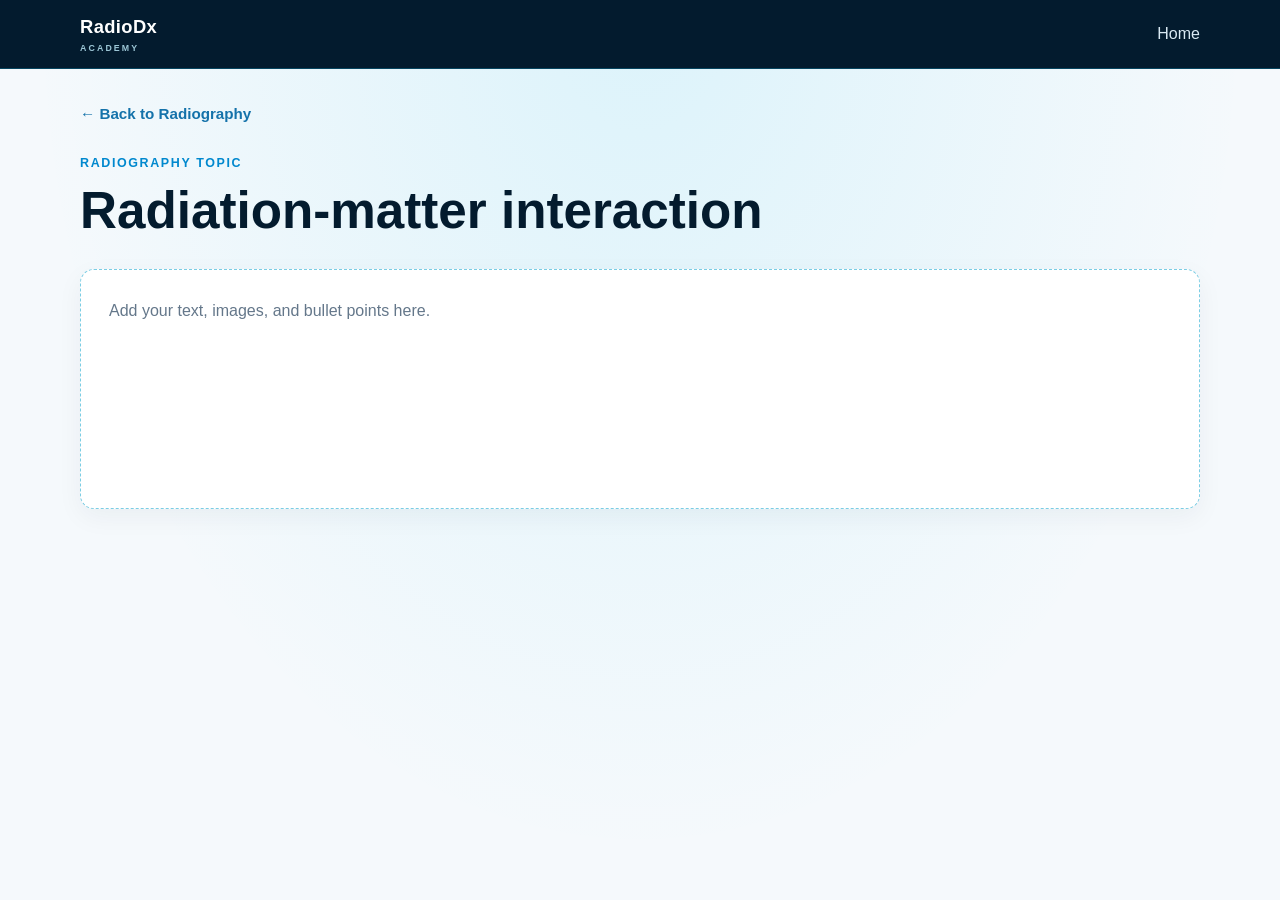
==== radiation-matter-interaction.html @ f4150772 "added topic cards and images" ====
<!DOCTYPE html>
<html lang="en">
<head>
  <meta charset="UTF-8">
  <meta name="viewport" content="width=device-width, initial-scale=1">
  <meta name="description" content="Radiation-matter interaction learning page.">
  <title>Radiation-matter interaction | RadioDx Academy</title>
  <link rel="stylesheet" href="css/topic-pages.css">
</head>
<body class="topic-page">
  <header class="site-header">
    <a class="site-brand" href="index.html">RadioDx <span>ACADEMY</span></a>
    <nav aria-label="Main navigation"><a href="index.html">Home</a></nav>
  </header>

  <main class="topic-main">
    <a class="breadcrumb" href="Radiography.html">← Back to Radiography</a>
    <div class="page-intro">
      <p class="eyebrow">RADIOGRAPHY TOPIC</p>
      <h1>Radiation-matter interaction</h1>
    </div>

    <section class="content-space" aria-label="Radiation-matter interaction content">
      <p class="content-hint">Add your text, images, and bullet points here.</p>
      <!-- Add lesson headings, text, images, and lists inside this section. -->
    </section>
  </main>
</body>
</html>
---- css/topic-pages.css ----
:root {
  color-scheme: light;
  --topic-navy: #031b2e;
  --topic-navy-light: #082b44;
  --topic-cyan: #12c3f1;
  --topic-ink: #102d47;
  --topic-muted: #64778a;
  --topic-line: #d7e5ef;
  --topic-surface: #f5f9fc;
}

* {
  box-sizing: border-box;
}

body.topic-page {
  min-height: 100vh;
  margin: 0;
  color: var(--topic-ink);
  background:
    radial-gradient(ellipse at 50% 0, rgba(18, 195, 241, .11), transparent 38rem),
    var(--topic-surface);
  font-family: Inter, "Segoe UI", Arial, sans-serif;
  line-height: 1.6;
}

.site-header {
  min-height: 68px;
  padding: 12px max(24px, calc((100% - 1120px) / 2));
  display: flex;
  align-items: center;
  justify-content: space-between;
  gap: 20px;
  color: #fff;
  background: var(--topic-navy);
  border-bottom: 1px solid rgba(18, 195, 241, .25);
}

.site-brand {
  color: #fff;
  font-size: 1.15rem;
  font-weight: 800;
  letter-spacing: .02em;
  text-decoration: none;
}

.site-brand span {
  display: block;
  color: #9dc7d7;
  font-size: .55rem;
  letter-spacing: .24em;
}

.site-header nav a {
  color: #d9e9f3;
  text-decoration: none;
}

.site-header nav a:hover,
.breadcrumb:hover {
  color: var(--topic-cyan);
}

.topic-main {
  width: min(1120px, calc(100% - 40px));
  margin: 0 auto;
  padding: 32px 0 72px;
}

.breadcrumb {
  color: #1472aa;
  font-size: .95rem;
  font-weight: 700;
  text-decoration: none;
}

.page-intro {
  margin: 28px 0 30px;
}

.eyebrow {
  margin: 0 0 8px;
  color: #0088ce;
  font-size: .78rem;
  font-weight: 800;
  letter-spacing: .13em;
}

.page-intro h1 {
  margin: 0;
  color: var(--topic-navy);
  font-size: clamp(2rem, 5vw, 3.2rem);
  line-height: 1.12;
}

.page-intro > p:last-child {
  margin: 12px 0 0;
  color: var(--topic-muted);
}

.topic-grid {
  display: grid;
  grid-template-columns: repeat(2, minmax(0, 1fr));
  gap: 22px;
}

.topic-card {
  overflow: hidden;
  display: flex;
  flex-direction: column;
  min-width: 0;
  color: inherit;
  background: #fff;
  border: 1px solid var(--topic-line);
  border-radius: 16px;
  box-shadow: 0 8px 26px rgba(3, 35, 58, .07);
  text-decoration: none;
  transition: transform .2s ease, box-shadow .2s ease, border-color .2s ease;
}

.topic-card:hover,
.topic-card:focus-visible {
  transform: translateY(-5px);
  border-color: var(--topic-cyan);
  box-shadow: 0 16px 36px rgba(3, 35, 58, .14);
}

.topic-card:focus-visible {
  outline: 3px solid var(--topic-cyan);
  outline-offset: 3px;
}

.topic-card > img {
  width: 100%;
  height: 230px;
  object-fit: cover;
  background: var(--topic-navy-light);
}

.topic-card-content {
  display: flex;
  flex: 1;
  align-items: center;
  justify-content: space-between;
  gap: 16px;
  padding: 20px 22px;
}

.topic-title {
  color: var(--topic-navy);
  font-size: clamp(1.05rem, 2.4vw, 1.35rem);
  font-weight: 800;
}

.topic-explore {
  flex: 0 0 auto;
  color: #0088ce;
  font-weight: 800;
}

.content-space {
  min-height: 240px;
  margin-top: 30px;
  padding: 28px;
  background: #fff;
  border: 1px dashed #7bcde4;
  border-radius: 14px;
  box-shadow: 0 8px 26px rgba(3, 35, 58, .05);
}

.content-space h2 {
  margin-top: 0;
  color: var(--topic-navy);
}

.content-hint {
  margin: 0;
  color: var(--topic-muted);
}

@media (max-width: 640px) {
  .site-header {
    padding-right: 20px;
    padding-left: 20px;
  }

  .topic-main {
    width: min(100% - 32px, 520px);
    padding-top: 24px;
  }

  .topic-grid {
    grid-template-columns: 1fr;
    gap: 16px;
  }

  .topic-card > img {
    height: 190px;
  }

  .topic-card-content {
    padding: 17px;
  }

  .content-space {
    min-height: 200px;
    padding: 20px;
  }
}

@media (prefers-reduced-motion: reduce) {
  *,
  *::before,
  *::after {
    scroll-behavior: auto !important;
    transition-duration: .01ms !important;
  }
}
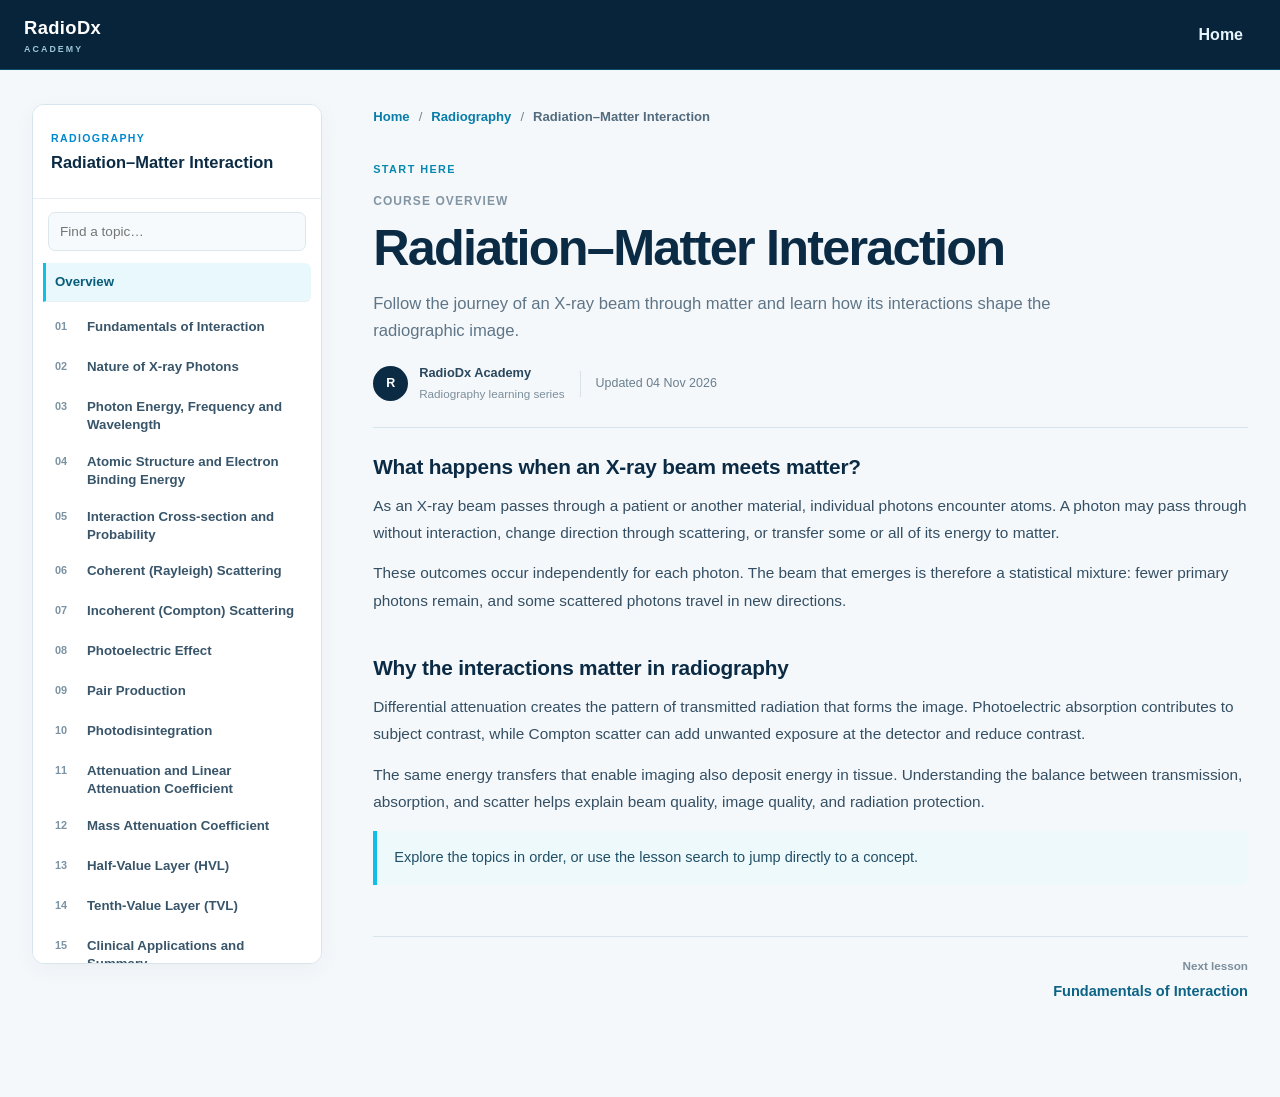
==== commit f2f35810: "Update Radiation-Matter Interaction lessons" ====
--- a/radiation-matter-interaction.html
+++ b/radiation-matter-interaction.html
@@ -3,27 +3,57 @@
 <head>
   <meta charset="UTF-8">
   <meta name="viewport" content="width=device-width, initial-scale=1">
-  <meta name="description" content="Radiation-matter interaction learning page.">
-  <title>Radiation-matter interaction | RadioDx Academy</title>
+  <meta name="description" content="A structured guide to radiation–matter interaction for radiography students.">
+  <title>Radiation–Matter Interaction | RadioDx Academy</title>
   <link rel="stylesheet" href="css/topic-pages.css">
+  <link rel="stylesheet" href="css/radiation-matter-interaction.css">
 </head>
-<body class="topic-page">
-  <header class="site-header">
+<body class="topic-page interaction-library">
+  <header class="site-header lesson-header">
     <a class="site-brand" href="index.html">RadioDx <span>ACADEMY</span></a>
     <nav aria-label="Main navigation"><a href="index.html">Home</a></nav>
   </header>
 
-  <main class="topic-main">
-    <a class="breadcrumb" href="Radiography.html">← Back to Radiography</a>
-    <div class="page-intro">
-      <p class="eyebrow">RADIOGRAPHY TOPIC</p>
-      <h1>Radiation-matter interaction</h1>
-    </div>
+  <main class="lesson-shell">
+    <details class="lesson-sidebar" id="lesson-sidebar" open>
+      <summary class="sidebar-heading">
+        <span class="sidebar-heading-copy">
+          <span class="eyebrow">RADIOGRAPHY</span>
+          <span class="sidebar-title">Radiation–Matter Interaction</span>
+        </span>
+        <span class="sidebar-toggle" aria-hidden="true"></span>
+      </summary>
+      <div class="sidebar-content">
+        <label class="sidebar-search">
+          <span class="visually-hidden">Search lesson topics</span>
+          <input id="sidebar-search" type="search" placeholder="Find a topic…" autocomplete="off">
+        </label>
+        <nav class="lesson-navigation" id="lesson-navigation" aria-label="Lesson topics"></nav>
+        <p class="sidebar-empty" id="sidebar-empty" hidden>No matching topics.</p>
+        <a class="sidebar-back" href="Radiography.html">← Back to Radiography</a>
+      </div>
+    </details>
 
-    <section class="content-space" aria-label="Radiation-matter interaction content">
-      <p class="content-hint">Add your text, images, and bullet points here.</p>
-      <!-- Add lesson headings, text, images, and lists inside this section. -->
-    </section>
+    <article class="lesson-article" id="lesson-article" aria-live="polite">
+      <nav class="breadcrumbs" id="lesson-breadcrumbs" aria-label="Breadcrumb"></nav>
+      <header class="article-header">
+        <p class="eyebrow" id="article-category">RADIATION PHYSICS</p>
+        <p class="article-number" id="article-number"></p>
+        <h1 id="article-title">Fundamentals of Interaction</h1>
+        <p class="article-deck" id="article-description"></p>
+        <div class="article-meta">
+          <span class="author-avatar" aria-hidden="true">R</span>
+          <span><strong>RadioDx Academy</strong><span>Radiography learning series</span></span>
+          <span class="meta-divider" aria-hidden="true"></span>
+          <span>Updated 04 Nov 2026</span>
+        </div>
+      </header>
+
+      <div class="article-body" id="article-body"></div>
+      <nav class="lesson-pager" id="lesson-pager" aria-label="Lesson navigation"></nav>
+    </article>
   </main>
+  <script src="js/radiation-matter-interaction-data.js"></script>
+  <script src="js/radiation-matter-interaction.js"></script>
 </body>
 </html>
--- a/css/radiation-matter-interaction.css
+++ b/css/radiation-matter-interaction.css
@@ -0,0 +1,1075 @@
+body.topic-page.interaction-library {
+  --library-navy: #031b2e;
+  --library-cyan: #12c3f1;
+  --library-ink: #17364e;
+  --library-muted: #63798b;
+  --library-line: #d7e5ef;
+}
+
+.interaction-library .topic-main {
+  padding-bottom: 56px;
+}
+
+.interaction-library .breadcrumbs {
+  display: flex;
+  flex-wrap: wrap;
+  align-items: center;
+  gap: 9px;
+  color: var(--library-muted);
+  font-size: .88rem;
+}
+
+.interaction-library .breadcrumbs a {
+  color: #1472aa;
+  font-weight: 650;
+  text-decoration: none;
+}
+
+.interaction-library .breadcrumbs a:hover {
+  color: #0088ce;
+  text-decoration: underline;
+}
+
+.interaction-library .breadcrumbs [aria-current="page"] {
+  color: var(--library-ink);
+  font-weight: 700;
+}
+
+.interaction-library .library-hero {
+  max-width: 760px;
+  margin: 34px 0 28px;
+}
+
+.interaction-library .library-hero h1 {
+  max-width: 720px;
+  margin: 0;
+  color: var(--library-navy);
+  font-size: clamp(2.15rem, 5vw, 3.65rem);
+  letter-spacing: -.035em;
+  line-height: 1.08;
+}
+
+.interaction-library .library-hero > p:not(.eyebrow):not(.search-hint) {
+  max-width: 650px;
+  margin: 14px 0 23px;
+  color: var(--library-muted);
+  font-size: 1.08rem;
+}
+
+.interaction-library .topic-search {
+  display: flex;
+  width: min(100%, 660px);
+  min-height: 58px;
+  align-items: center;
+  gap: 12px;
+  padding: 0 16px;
+  color: #1687b1;
+  background: #fff;
+  border: 1px solid #c9dce8;
+  border-radius: 12px;
+  box-shadow: 0 8px 26px rgba(3, 35, 58, .08);
+}
+
+.interaction-library .topic-search:focus-within {
+  border-color: #12a9d8;
+  box-shadow: 0 0 0 4px rgba(18, 195, 241, .14);
+}
+
+.interaction-library .topic-search > span {
+  font-size: 1.7rem;
+  line-height: 1;
+}
+
+.interaction-library .topic-search input {
+  flex: 1;
+  min-width: 0;
+  padding: 12px 0;
+  color: var(--library-ink);
+  background: transparent;
+  border: 0;
+  outline: 0;
+  font: inherit;
+}
+
+.interaction-library .topic-search input::placeholder {
+  color: #8497a6;
+}
+
+.interaction-library .topic-search kbd {
+  padding: 2px 7px;
+  color: #607789;
+  background: #f0f5f8;
+  border: 1px solid #dce7ed;
+  border-radius: 5px;
+  font: .78rem "Segoe UI", Arial, sans-serif;
+}
+
+.interaction-library .search-hint {
+  margin: 9px 0 0;
+  color: #73889a;
+  font-size: .82rem;
+}
+
+.interaction-library .library-controls {
+  display: flex;
+  flex-wrap: wrap;
+  align-items: center;
+  gap: 14px 24px;
+  padding: 19px 0;
+  border-top: 1px solid var(--library-line);
+  border-bottom: 1px solid var(--library-line);
+}
+
+.interaction-library .filter-label {
+  color: var(--library-navy);
+  font-size: .92rem;
+  font-weight: 800;
+}
+
+.interaction-library .category-filters {
+  display: flex;
+  flex-wrap: wrap;
+  gap: 8px;
+}
+
+.interaction-library .filter-button {
+  min-height: 36px;
+  padding: 7px 13px;
+  color: #37576d;
+  background: #fff;
+  border: 1px solid #d4e2eb;
+  border-radius: 999px;
+  cursor: pointer;
+  font: 700 .82rem "Segoe UI", Arial, sans-serif;
+  transition: color .18s ease, background .18s ease, border-color .18s ease;
+}
+
+.interaction-library .filter-button:hover,
+.interaction-library .filter-button.is-active {
+  color: #fff;
+  background: var(--library-navy);
+  border-color: var(--library-navy);
+}
+
+.interaction-library .filter-button:focus-visible,
+.interaction-library .reset-search:focus-visible,
+.interaction-library .study-link:focus-visible,
+.interaction-library .back-to-radiography:focus-visible {
+  outline: 3px solid var(--library-cyan);
+  outline-offset: 3px;
+}
+
+.interaction-library .results-count {
+  min-height: 20px;
+  margin: 18px 0 11px;
+  color: var(--library-muted);
+  font-size: .86rem;
+}
+
+.interaction-library .topic-category {
+  margin: 0 0 15px;
+  overflow: hidden;
+  background: rgba(255, 255, 255, .76);
+  border: 1px solid var(--library-line);
+  border-radius: 15px;
+  box-shadow: 0 6px 20px rgba(3, 35, 58, .045);
+}
+
+.interaction-library .topic-category[hidden],
+.interaction-library .lesson-card[hidden] {
+  display: none !important;
+}
+
+.interaction-library .topic-category > summary {
+  display: flex;
+  min-height: 76px;
+  align-items: center;
+  justify-content: space-between;
+  gap: 18px;
+  padding: 15px 20px;
+  cursor: pointer;
+  list-style: none;
+}
+
+.interaction-library .topic-category > summary::-webkit-details-marker {
+  display: none;
+}
+
+.interaction-library .category-summary {
+  display: grid;
+  grid-template-columns: auto auto;
+  align-items: baseline;
+  gap: 3px 11px;
+}
+
+.interaction-library .category-title {
+  color: var(--library-navy);
+  font-size: 1.12rem;
+  font-weight: 800;
+}
+
+.interaction-library .category-count {
+  color: #087ba7;
+  font-size: .78rem;
+  font-weight: 750;
+}
+
+.interaction-library .category-description {
+  grid-column: 1 / -1;
+  color: var(--library-muted);
+  font-size: .86rem;
+}
+
+.interaction-library .category-caret {
+  color: #1687b1;
+  font-size: 1.55rem;
+  line-height: 1;
+  transition: transform .18s ease;
+}
+
+.interaction-library .topic-category[open] .category-caret {
+  transform: rotate(180deg);
+}
+
+.interaction-library .lesson-grid {
+  display: grid;
+  grid-template-columns: repeat(2, minmax(0, 1fr));
+  gap: 13px;
+  padding: 0 17px 17px;
+}
+
+.interaction-library .lesson-card {
+  position: relative;
+  display: flex;
+  min-width: 0;
+  flex-direction: column;
+  align-items: flex-start;
+  padding: 17px 18px 16px;
+  background: #fff;
+  border: 1px solid #e0eaf0;
+  border-radius: 11px;
+  transition: border-color .18s ease, box-shadow .18s ease, transform .18s ease;
+}
+
+.interaction-library .lesson-card:hover {
+  transform: translateY(-2px);
+  border-color: #83d8ed;
+  box-shadow: 0 9px 22px rgba(3, 35, 58, .08);
+}
+
+.interaction-library .lesson-number {
+  display: inline-grid;
+  width: 29px;
+  height: 29px;
+  place-items: center;
+  margin-bottom: 9px;
+  color: #006f96;
+  background: #e4f8fc;
+  border-radius: 8px;
+  font-size: .72rem;
+  font-weight: 800;
+}
+
+.interaction-library .lesson-card h3 {
+  margin: 0 0 6px;
+  color: var(--library-navy);
+  font-size: 1rem;
+  line-height: 1.35;
+}
+
+.interaction-library .lesson-card p {
+  flex: 1;
+  margin: 0 0 14px;
+  color: var(--library-muted);
+  font-size: .87rem;
+  line-height: 1.55;
+}
+
+.interaction-library .study-link,
+.interaction-library .related-lesson > a,
+.interaction-library .existing-lesson-link {
+  color: #087fa9;
+  font-weight: 800;
+  text-decoration: none;
+}
+
+.interaction-library .study-link:hover,
+.interaction-library .related-lesson > a:hover,
+.interaction-library .existing-lesson-link:hover {
+  color: #005b7b;
+  text-decoration: underline;
+}
+
+.interaction-library .no-results {
+  margin: 22px 0;
+  padding: 35px 20px;
+  text-align: center;
+  background: #fff;
+  border: 1px dashed #b6d2e1;
+  border-radius: 14px;
+}
+
+.interaction-library .no-results[hidden] {
+  display: none;
+}
+
+.interaction-library .no-results > span {
+  color: #0a99c7;
+  font-size: 2rem;
+}
+
+.interaction-library .no-results h2 {
+  margin: 4px 0 5px;
+  color: var(--library-navy);
+  font-size: 1.2rem;
+}
+
+.interaction-library .no-results p {
+  margin: 0 0 16px;
+  color: var(--library-muted);
+  font-size: .9rem;
+}
+
+.interaction-library .reset-search {
+  padding: 9px 14px;
+  color: #fff;
+  background: var(--library-navy);
+  border: 0;
+  border-radius: 7px;
+  cursor: pointer;
+  font: 700 .86rem "Segoe UI", Arial, sans-serif;
+}
+
+.interaction-library .related-lesson {
+  display: grid;
+  grid-template-columns: auto 1fr auto;
+  align-items: center;
+  gap: 17px;
+  margin-top: 30px;
+  padding: 20px;
+  background: #eaf7fb;
+  border: 1px solid #caeaf3;
+  border-radius: 13px;
+}
+
+.interaction-library .related-icon {
+  display: grid;
+  width: 42px;
+  height: 42px;
+  place-items: center;
+  color: #fff;
+  background: var(--library-navy);
+  border-radius: 12px;
+  font-size: 1.25rem;
+}
+
+.interaction-library .related-lesson .eyebrow {
+  margin: 0 0 4px;
+  font-size: .68rem;
+}
+
+.interaction-library .related-lesson h2 {
+  margin: 0 0 4px;
+  color: var(--library-navy);
+  font-size: 1.05rem;
+}
+
+.interaction-library .related-lesson p:not(.eyebrow) {
+  margin: 0;
+  color: var(--library-muted);
+  font-size: .85rem;
+}
+
+.interaction-library .related-lesson > a {
+  white-space: nowrap;
+  font-size: .88rem;
+}
+
+.interaction-library .back-to-radiography {
+  display: inline-block;
+  margin-top: 25px;
+  color: #1472aa;
+  font-weight: 800;
+  text-decoration: none;
+}
+
+.interaction-library .back-to-radiography:hover {
+  color: #005b7b;
+  text-decoration: underline;
+}
+
+.interaction-library .lesson-hero {
+  margin: 34px 0 22px;
+}
+
+.interaction-library .lesson-hero h1 {
+  margin: 0;
+  color: var(--library-navy);
+  font-size: clamp(2rem, 5vw, 3.2rem);
+  letter-spacing: -.03em;
+  line-height: 1.12;
+}
+
+.interaction-library .lesson-intro {
+  max-width: 760px;
+  margin: 13px 0 0;
+  color: var(--library-muted);
+  font-size: 1.08rem;
+}
+
+.interaction-library .lesson-content {
+  max-width: 850px;
+  padding: 25px 28px;
+  background: #fff;
+  border: 1px solid var(--library-line);
+  border-radius: 14px;
+  box-shadow: 0 8px 26px rgba(3, 35, 58, .06);
+}
+
+.interaction-library .lesson-content h2 {
+  margin: 0 0 12px;
+  color: var(--library-navy);
+  font-size: 1.35rem;
+}
+
+.interaction-library .lesson-content ul {
+  margin: 0;
+  padding-left: 22px;
+  color: var(--library-ink);
+}
+
+.interaction-library .lesson-content li {
+  margin: 9px 0;
+  padding-left: 3px;
+}
+
+.interaction-library .existing-lesson-link {
+  display: inline-block;
+  margin-top: 14px;
+}
+
+@media (max-width: 700px) {
+  .interaction-library .lesson-grid {
+    grid-template-columns: 1fr;
+    padding-right: 12px;
+    padding-left: 12px;
+  }
+
+  .interaction-library .library-controls {
+    align-items: flex-start;
+    flex-direction: column;
+    gap: 11px;
+  }
+
+  .interaction-library .category-filters {
+    gap: 7px;
+  }
+
+  .interaction-library .filter-button {
+    padding-right: 10px;
+    padding-left: 10px;
+    font-size: .78rem;
+  }
+
+  .interaction-library .related-lesson {
+    grid-template-columns: auto 1fr;
+    gap: 12px;
+    padding: 16px;
+  }
+
+  .interaction-library .related-lesson > a {
+    grid-column: 2;
+  }
+}
+
+@media (max-width: 420px) {
+  .interaction-library .topic-category > summary {
+    padding-right: 14px;
+    padding-left: 14px;
+  }
+
+  .interaction-library .category-description {
+    max-width: 260px;
+  }
+
+  .interaction-library .topic-search kbd {
+    display: none;
+  }
+
+  .interaction-library .lesson-content {
+    padding: 20px;
+  }
+}
+
+@media (prefers-reduced-motion: reduce) {
+  .interaction-library .filter-button,
+  .interaction-library .lesson-card,
+  .interaction-library .category-caret {
+    transition: none;
+  }
+}
+
+body.topic-page.interaction-library {
+  --lesson-navy: #0b2b45;
+  --lesson-ink: #19384f;
+  --lesson-muted: #61798b;
+  --lesson-line: #d7e4ec;
+  --lesson-cyan: #10bfe8;
+  --lesson-blue: #087da9;
+  background: #f5f8fb;
+  color: var(--lesson-ink);
+}
+
+.interaction-library .lesson-header {
+  min-height: 70px;
+  padding-right: max(24px, calc((100% - 1370px) / 2));
+  padding-left: max(24px, calc((100% - 1370px) / 2));
+  background: #08243a;
+  border-bottom: 1px solid rgba(16, 191, 232, .28);
+}
+
+.interaction-library .lesson-header nav a {
+  padding: 8px 13px;
+  color: #e6f4fb;
+  border-radius: 7px;
+  font-weight: 650;
+}
+
+.interaction-library .lesson-header nav a:hover,
+.interaction-library .lesson-header nav a:focus-visible {
+  color: #fff;
+  background: rgba(255, 255, 255, .1);
+}
+
+.interaction-library .lesson-shell {
+  display: grid;
+  grid-template-columns: minmax(250px, 290px) minmax(0, 1fr);
+  gap: clamp(30px, 4vw, 58px);
+  width: min(1370px, calc(100% - 64px));
+  min-height: calc(100vh - 70px);
+  margin: 0 auto;
+  padding: 34px 0 64px;
+}
+
+.interaction-library .lesson-sidebar {
+  position: sticky;
+  top: 20px;
+  align-self: start;
+  max-height: calc(100vh - 40px);
+  overflow: auto;
+  background: #fff;
+  border: 1px solid var(--lesson-line);
+  border-radius: 12px;
+  box-shadow: 0 6px 22px rgba(8, 36, 58, .045);
+  scrollbar-color: #bed6e2 transparent;
+  scrollbar-width: thin;
+}
+
+.interaction-library .sidebar-heading {
+  display: flex;
+  min-height: 94px;
+  align-items: center;
+  justify-content: space-between;
+  gap: 12px;
+  padding: 17px 18px;
+  border-bottom: 1px solid #e8eef2;
+  cursor: pointer;
+  list-style: none;
+}
+
+.interaction-library .sidebar-heading::-webkit-details-marker {
+  display: none;
+}
+
+.interaction-library .sidebar-heading-copy {
+  display: grid;
+  gap: 5px;
+}
+
+.interaction-library .sidebar-heading .eyebrow {
+  margin: 0;
+  font-size: .66rem;
+}
+
+.interaction-library .sidebar-title {
+  color: var(--lesson-navy);
+  font-size: 1.03rem;
+  font-weight: 800;
+  line-height: 1.3;
+}
+
+.interaction-library .sidebar-toggle {
+  display: none;
+  width: 10px;
+  height: 10px;
+  flex: 0 0 auto;
+  border-right: 2px solid #547184;
+  border-bottom: 2px solid #547184;
+  transform: rotate(45deg);
+  transition: transform .18s ease;
+}
+
+.interaction-library .lesson-sidebar:not([open]) .sidebar-toggle {
+  transform: rotate(-45deg);
+}
+
+.interaction-library .sidebar-content {
+  padding: 13px 10px 14px;
+}
+
+.interaction-library .sidebar-search {
+  display: block;
+  margin: 0 5px 12px;
+}
+
+.interaction-library .sidebar-search input {
+  width: 100%;
+  min-height: 39px;
+  padding: 8px 11px;
+  color: var(--lesson-ink);
+  background: #f7fafc;
+  border: 1px solid #dce7ed;
+  border-radius: 7px;
+  font: .85rem "Segoe UI", Arial, sans-serif;
+}
+
+.interaction-library .sidebar-search input:focus {
+  border-color: var(--lesson-cyan);
+  outline: 3px solid rgba(16, 191, 232, .14);
+}
+
+.interaction-library .lesson-navigation {
+  display: grid;
+  gap: 3px;
+}
+
+.interaction-library .lesson-nav-link {
+  display: flex;
+  min-height: 37px;
+  align-items: flex-start;
+  gap: 10px;
+  padding: 8px 9px;
+  color: #38556a;
+  border-left: 3px solid transparent;
+  border-radius: 0 6px 6px 0;
+  font-size: .83rem;
+  font-weight: 600;
+  line-height: 1.35;
+  text-decoration: none;
+  transition: color .16s ease, background .16s ease, border-color .16s ease;
+}
+
+.interaction-library .lesson-nav-link:hover {
+  color: var(--lesson-blue);
+  background: #f1f8fb;
+}
+
+.interaction-library .lesson-nav-link.is-current {
+  color: #075d7b;
+  background: #e8f8fc;
+  border-left-color: var(--lesson-cyan);
+  font-weight: 800;
+}
+
+.interaction-library .lesson-nav-link:focus-visible,
+.interaction-library .pager-link:focus-visible,
+.interaction-library .article-related-link:focus-visible {
+  outline: 3px solid var(--lesson-cyan);
+  outline-offset: 2px;
+}
+
+.interaction-library .lesson-nav-link[hidden] {
+  display: none;
+}
+
+.interaction-library .lesson-nav-link.overview-link {
+  margin-bottom: 5px;
+  padding-top: 10px;
+  padding-bottom: 10px;
+  color: var(--lesson-navy);
+  border-bottom: 1px solid #e8eef2;
+  font-weight: 800;
+}
+
+.interaction-library .lesson-nav-link.overview-link.is-current {
+  color: #075d7b;
+  background: #e8f8fc;
+  border-bottom-color: #e8eef2;
+  border-left-color: var(--lesson-cyan);
+}
+
+.interaction-library .nav-number {
+  min-width: 22px;
+  color: #7b93a3;
+  font-size: .68rem;
+  font-weight: 800;
+  line-height: 1.65;
+}
+
+.interaction-library .lesson-nav-link.is-current .nav-number {
+  color: #087da9;
+}
+
+.interaction-library .sidebar-empty {
+  margin: 12px 7px;
+  color: var(--lesson-muted);
+  font-size: .83rem;
+}
+
+.interaction-library .sidebar-back {
+  display: block;
+  margin: 13px 5px 0;
+  padding: 13px 4px 2px;
+  color: var(--lesson-blue);
+  border-top: 1px solid #e8eef2;
+  font-size: .83rem;
+  font-weight: 750;
+  text-decoration: none;
+}
+
+.interaction-library .sidebar-back:hover {
+  color: #045a79;
+  text-decoration: underline;
+}
+
+.interaction-library .lesson-article {
+  min-width: 0;
+  max-width: 880px;
+  padding-bottom: 30px;
+}
+
+.interaction-library .lesson-article .breadcrumbs {
+  display: flex;
+  flex-wrap: wrap;
+  align-items: center;
+  gap: 9px;
+  margin: 2px 0 28px;
+  color: #718696;
+  font-size: .82rem;
+}
+
+.interaction-library .lesson-article .breadcrumbs a {
+  color: var(--lesson-blue);
+  font-weight: 650;
+  text-decoration: none;
+}
+
+.interaction-library .lesson-article .breadcrumbs a:hover {
+  text-decoration: underline;
+}
+
+.interaction-library .lesson-article .breadcrumbs [aria-current="page"] {
+  color: #526b7d;
+}
+
+.interaction-library .article-header {
+  padding-bottom: 23px;
+  border-bottom: 1px solid var(--lesson-line);
+}
+
+.interaction-library .article-header .eyebrow {
+  display: inline-block;
+  margin: 0 0 14px;
+  color: #0788ae;
+  font-size: .68rem;
+}
+
+.interaction-library .article-number {
+  margin: 0 0 8px;
+  color: #8295a3;
+  font-size: .75rem;
+  font-weight: 800;
+  letter-spacing: .09em;
+}
+
+.interaction-library .article-header h1 {
+  max-width: 790px;
+  margin: 0;
+  color: var(--lesson-navy);
+  font-size: clamp(2rem, 4.1vw, 3.15rem);
+  letter-spacing: -.035em;
+  line-height: 1.13;
+}
+
+.interaction-library .article-deck {
+  max-width: 740px;
+  margin: 13px 0 19px;
+  color: #5e7587;
+  font-size: 1.04rem;
+  line-height: 1.65;
+}
+
+.interaction-library .article-meta {
+  display: flex;
+  flex-wrap: wrap;
+  align-items: center;
+  gap: 11px;
+  color: #6a7f8e;
+  font-size: .78rem;
+}
+
+.interaction-library .author-avatar {
+  display: grid;
+  width: 35px;
+  height: 35px;
+  place-items: center;
+  color: #fff;
+  background: var(--lesson-navy);
+  border-radius: 50%;
+  font-weight: 800;
+}
+
+.interaction-library .article-meta strong,
+.interaction-library .article-meta > span:nth-child(2) > span {
+  display: block;
+}
+
+.interaction-library .article-meta strong {
+  color: #29475d;
+  font-size: .8rem;
+}
+
+.interaction-library .article-meta > span:nth-child(2) > span {
+  margin-top: 1px;
+  color: #7b8e9b;
+  font-size: .73rem;
+}
+
+.interaction-library .meta-divider {
+  width: 1px;
+  height: 26px;
+  margin: 0 4px;
+  background: #d6e1e8;
+}
+
+.interaction-library .article-body {
+  padding: 4px 0 0;
+}
+
+.interaction-library .article-section {
+  padding: 21px 0 6px;
+}
+
+.interaction-library .article-section h2 {
+  margin: 0 0 11px;
+  color: var(--lesson-navy);
+  font-size: 1.3rem;
+  letter-spacing: -.01em;
+  line-height: 1.35;
+}
+
+.interaction-library .article-section p,
+.interaction-library .article-section li {
+  color: #344f63;
+  font-size: .96rem;
+  line-height: 1.78;
+}
+
+.interaction-library .article-section p {
+  margin: 0 0 13px;
+}
+
+.interaction-library .equation {
+  margin: 16px 0 7px;
+  padding: 15px 18px;
+  overflow-x: auto;
+  color: #083452;
+  background: #edf7fb;
+  border: 1px solid #d9edf4;
+  border-left: 4px solid var(--lesson-cyan);
+  border-radius: 7px;
+  font: 1.08rem "Cambria Math", Cambria, Georgia, serif;
+  white-space: nowrap;
+}
+
+.interaction-library .equation-note {
+  color: #718594 !important;
+  font-size: .82rem !important;
+}
+
+.interaction-library .article-callout {
+  margin: 16px 0 9px !important;
+  padding: 14px 17px;
+  color: #214f66 !important;
+  background: #eef9fc;
+  border-left: 4px solid var(--lesson-cyan);
+  border-radius: 0 7px 7px 0;
+  font-size: .91rem !important;
+}
+
+.interaction-library .article-related-link {
+  display: inline-block;
+  margin: 2px 0 8px;
+  color: var(--lesson-blue);
+  font-size: .9rem;
+  font-weight: 750;
+  text-decoration: none;
+}
+
+.interaction-library .article-related-link:hover {
+  text-decoration: underline;
+}
+
+.interaction-library .article-related-link-bottom {
+  margin-top: 17px;
+}
+
+.interaction-library .key-points {
+  margin-top: 17px;
+  padding: 18px 20px 14px;
+  background: #f0f7fa;
+  border: 1px solid #dfedf2;
+  border-radius: 9px;
+}
+
+.interaction-library .key-points h2 {
+  font-size: 1.05rem;
+}
+
+.interaction-library .key-points ul {
+  margin: 0;
+  padding-left: 20px;
+}
+
+.interaction-library .key-points li {
+  margin: 6px 0;
+  font-size: .89rem;
+}
+
+.interaction-library .lesson-pager {
+  display: flex;
+  justify-content: space-between;
+  gap: 16px;
+  margin-top: 36px;
+  padding-top: 20px;
+  border-top: 1px solid var(--lesson-line);
+}
+
+.interaction-library .pager-link {
+  display: flex;
+  max-width: 48%;
+  flex-direction: column;
+  gap: 4px;
+  color: var(--lesson-blue);
+  text-decoration: none;
+}
+
+.interaction-library .pager-link:hover strong {
+  text-decoration: underline;
+}
+
+.interaction-library .pager-next {
+  margin-left: auto;
+  text-align: right;
+}
+
+.interaction-library .pager-label {
+  color: #7b8e9c;
+  font-size: .73rem;
+  font-weight: 700;
+}
+
+.interaction-library .pager-link strong {
+  color: #0c6385;
+  font-size: .91rem;
+}
+
+.interaction-library .visually-hidden {
+  position: absolute;
+  width: 1px;
+  height: 1px;
+  padding: 0;
+  overflow: hidden;
+  clip: rect(0, 0, 0, 0);
+  white-space: nowrap;
+  border: 0;
+}
+
+@media (max-width: 760px) {
+  .interaction-library .lesson-shell {
+    display: block;
+    width: min(100% - 32px, 720px);
+    padding-top: 18px;
+  }
+
+  .interaction-library .lesson-sidebar {
+    position: static;
+    max-height: none;
+    margin-bottom: 25px;
+    overflow: visible;
+  }
+
+  .interaction-library .sidebar-heading {
+    min-height: 72px;
+    padding: 12px 15px;
+  }
+
+  .interaction-library .sidebar-toggle {
+    display: block;
+  }
+
+  .interaction-library .lesson-sidebar:not([open]) .sidebar-heading {
+    border-bottom: 0;
+  }
+
+  .interaction-library .lesson-sidebar:not([open]) .sidebar-content {
+    display: none;
+  }
+
+  .interaction-library .sidebar-content {
+    padding-top: 10px;
+  }
+
+  .interaction-library .lesson-navigation {
+    max-height: 42vh;
+    overflow-y: auto;
+  }
+
+  .interaction-library .lesson-article .breadcrumbs {
+    margin-bottom: 21px;
+  }
+
+  .interaction-library .article-header h1 {
+    font-size: clamp(1.9rem, 7vw, 2.7rem);
+  }
+}
+
+@media (max-width: 480px) {
+  .interaction-library .lesson-header {
+    padding-right: 16px;
+    padding-left: 16px;
+  }
+
+  .interaction-library .lesson-shell {
+    width: calc(100% - 28px);
+    padding-top: 14px;
+  }
+
+  .interaction-library .article-meta {
+    gap: 9px;
+  }
+
+  .interaction-library .meta-divider {
+    display: none;
+  }
+
+  .interaction-library .article-section p,
+  .interaction-library .article-section li {
+    font-size: .92rem;
+  }
+
+  .interaction-library .lesson-pager {
+    gap: 10px;
+  }
+
+  .interaction-library .pager-link strong {
+    font-size: .82rem;
+  }
+}
+
+@media (prefers-reduced-motion: reduce) {
+  .interaction-library .sidebar-toggle,
+  .interaction-library .lesson-nav-link {
+    transition: none;
+  }
+}
